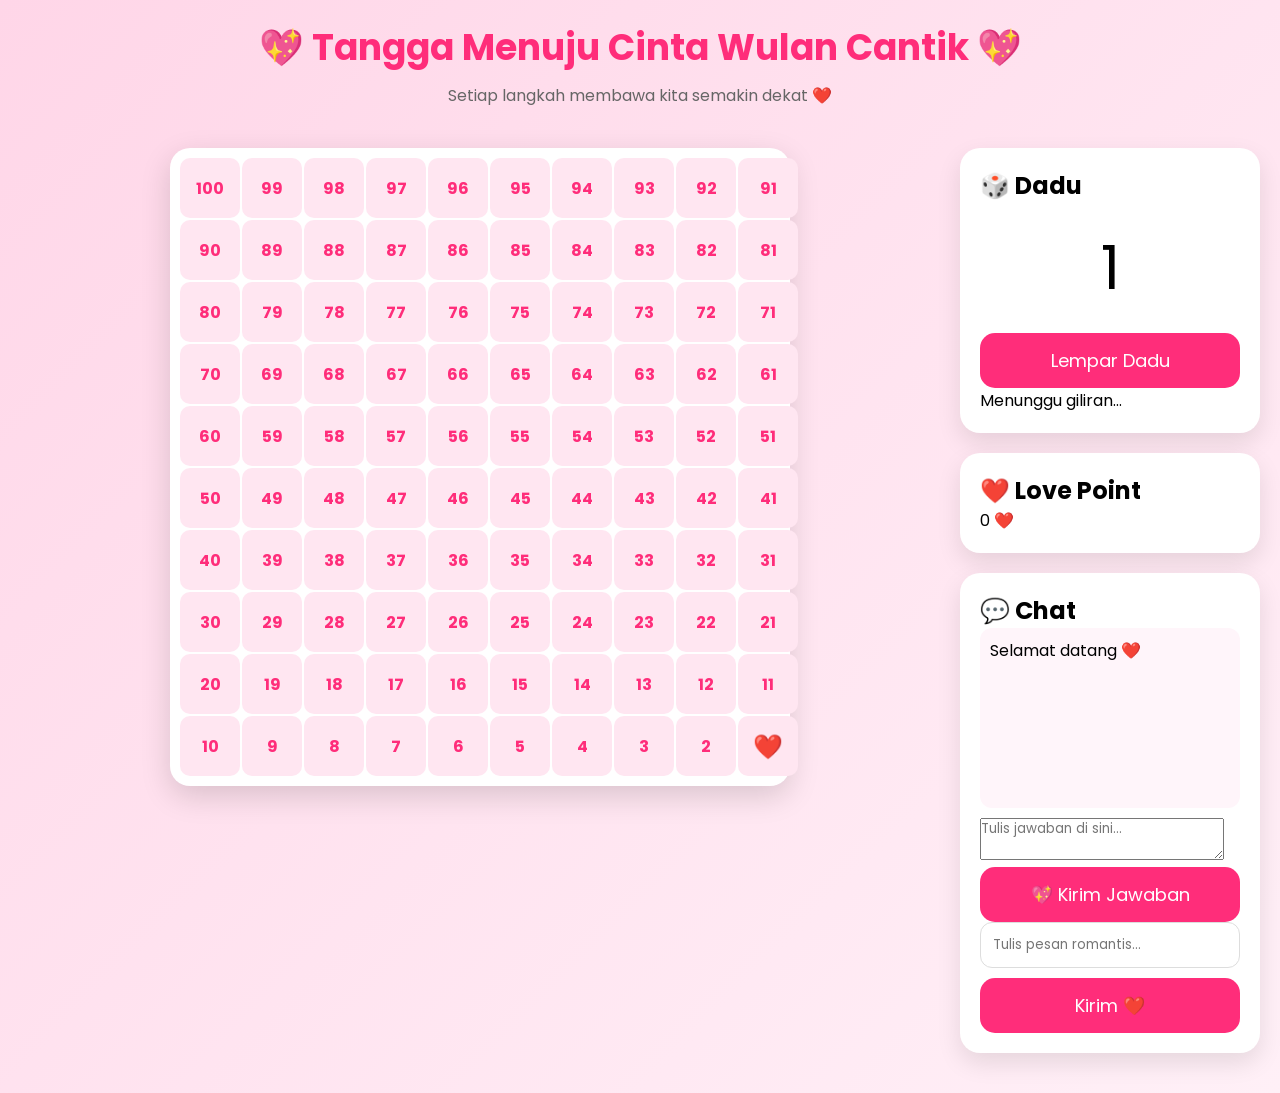
==== game.html @ 9a528b7b "Update game.html" ====
<!DOCTYPE html>
<html lang="id">
<head>

<meta charset="UTF-8">

<meta name="viewport" content="width=device-width, initial-scale=1.0">

<title>💖 Tangga Menuju Cinta Wulan Cantik 💖</title>

<link rel="stylesheet" href="game.css">

<link rel="preconnect" href="https://fonts.googleapis.com">

<link rel="preconnect" href="https://fonts.gstatic.com" crossorigin>

<link href="https://fonts.googleapis.com/css2?family=Poppins:wght@300;400;600;700&display=swap" rel="stylesheet">

</head>

<body>

<div class="background"></div>

<header>

<h1>💖 Tangga Menuju Cinta Wulan Cantik 💖</h1>

<p>
Setiap langkah membawa kita semakin dekat ❤️
</p>

</header>

<div class="game">

<div class="left">

<div id="board">

</div>

</div>

<div class="right">

<div class="card">

<h2>🎲 Dadu</h2>

<div id="dice">
1
</div>

<button id="roll">
Lempar Dadu
</button>

<p id="status">
Menunggu giliran...
</p>

</div>

<div class="card">

<h2>❤️ Love Point</h2>

<div id="lovePoint">

0 ❤️

</div>

</div>

<div class="card">

<h2>💬 Chat</h2>

<div id="chatBox">

<p>Selamat datang ❤️</p>

</div>
<textarea id="jawaban" placeholder="Tulis jawaban di sini..."></textarea>

<button id="kirimJawaban">💖 Kirim Jawaban</button>
<input
type="text"
id="chatInput"
placeholder="Tulis pesan romantis..."
>

<button id="sendChat">

Kirim ❤️

</button>

</div>

</div>

</div>

<div id="questionModal" class="modal">

<div class="modal-content">

<h2>

💖 Pertanyaan Cinta 💖

</h2>

<p id="questionText">

Pertanyaan akan muncul di sini

</p>

<input
type="text"
id="answer"
placeholder="Jawabanmu..."
>

<button id="nextQuestion">

Kirim Jawaban ❤️

</button>

</div>

</div>

<script src="game.js"></script>

</body>

</html>
---- game.css ----
*{
    margin:0;
    padding:0;
    box-sizing:border-box;
    font-family:'Poppins',sans-serif;
}

body{
    background:linear-gradient(135deg,#ffd6e8,#fff0f7);
    min-height:100vh;
}

header{
    text-align:center;
    padding:20px;
}

header h1{
    color:#ff2d7a;
    font-size:36px;
}

header p{
    color:#666;
    margin-top:8px;
}

.game{
    display:flex;
    gap:20px;
    padding:20px;
    justify-content:center;
    align-items:flex-start;
    flex-wrap:wrap;
}

.left{
    flex:1;
    display:flex;
    justify-content:center;
}

#board{
    width:620px;
    display:grid;
    grid-template-columns:repeat(10,60px);
    gap:2px;
    background:white;
    padding:10px;
    border-radius:20px;
    box-shadow:0 10px 30px rgba(0,0,0,.15);
}

.box{
    width:60px;
    height:60px;
    border-radius:10px;
    background:#ffe6f1;
    display:flex;
    justify-content:center;
    align-items:center;
    font-weight:bold;
    color:#ff2d7a;
}

.right{
    width:300px;
}

.card{
    background:white;
    border-radius:20px;
    padding:20px;
    margin-bottom:20px;
    box-shadow:0 10px 25px rgba(0,0,0,.1);
}

#dice{
    font-size:60px;
    text-align:center;
    margin:20px 0;
}

button{
    width:100%;
    padding:14px;
    border:none;
    border-radius:15px;
    background:#ff2d7a;
    color:white;
    font-size:18px;
    cursor:pointer;
}

button:hover{
    opacity:.9;
}

#chatBox{
    height:180px;
    overflow:auto;
    background:#fff5fa;
    border-radius:12px;
    padding:10px;
    margin-bottom:10px;
}

#chatInput,
#answer{
    width:100%;
    padding:12px;
    border-radius:12px;
    border:1px solid #ddd;
    margin-bottom:10px;
}

.modal{
    display:none;
    position:fixed;
    inset:0;
    background:rgba(0,0,0,.5);
    justify-content:center;
    align-items:center;
}

.modal-content{
    background:white;
    width:90%;
    max-width:420px;
    border-radius:20px;
    padding:25px;
    text-align:center;
}
.box{
    position: relative;
}

#player{
    position: absolute;
    top: 50%;
    left: 50%;
    transform: translate(-50%, -50%);
    font-size: 24px;
    z-index: 999;
}
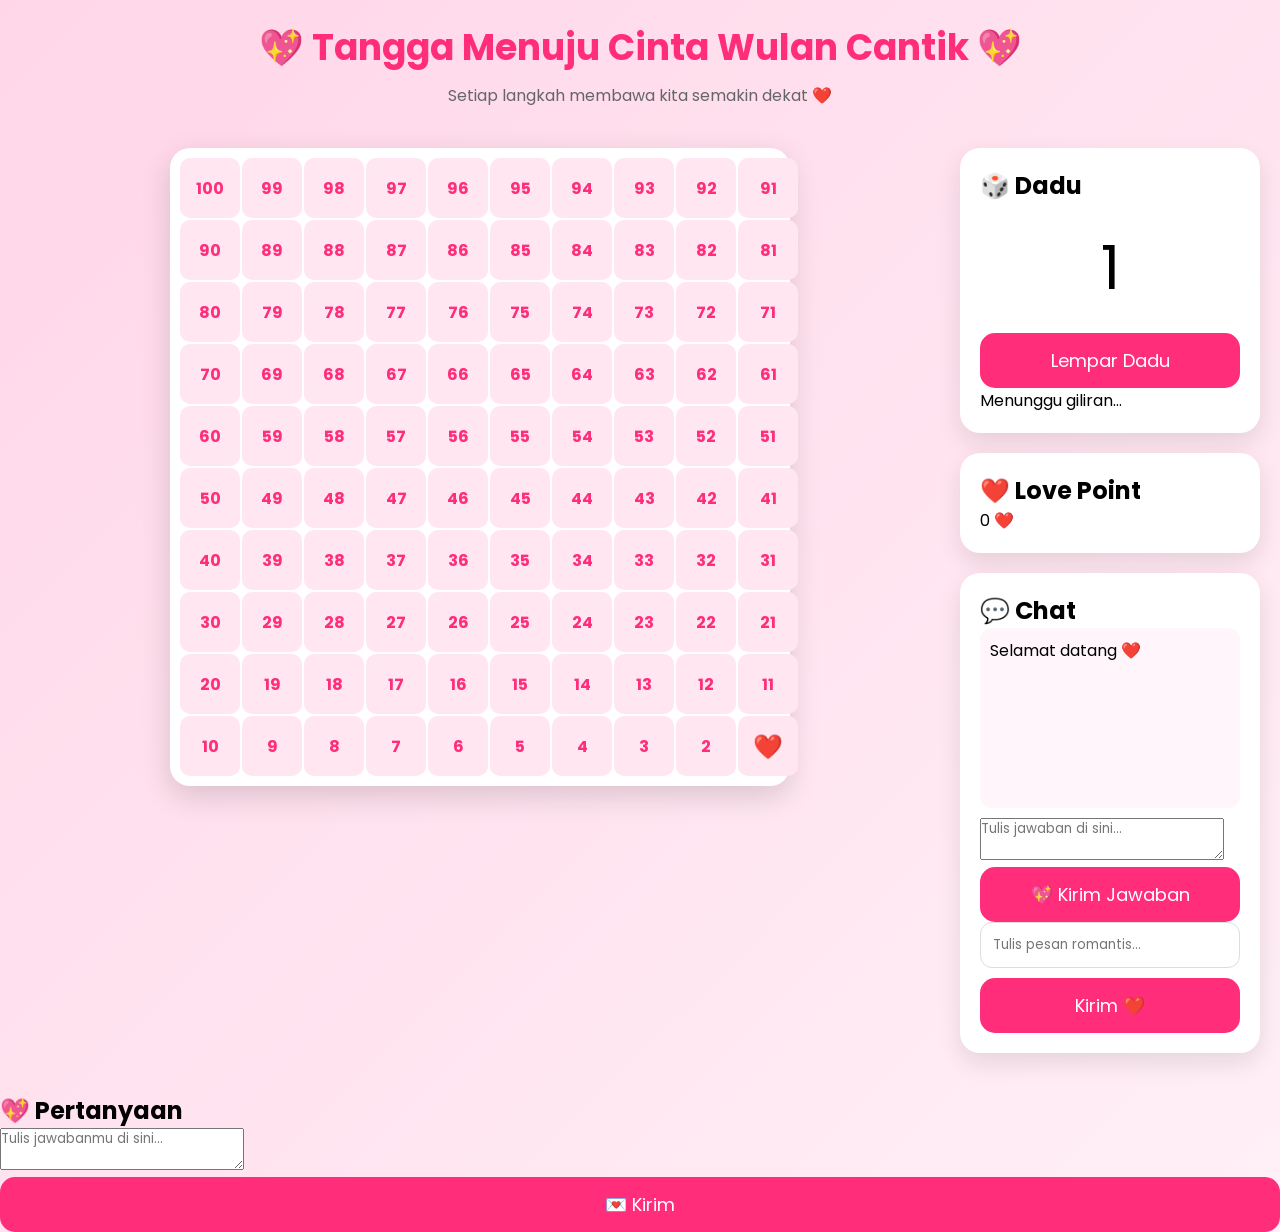
==== commit 199f9a8c: "Update game.html" ====
--- a/game.html
+++ b/game.html
@@ -137,7 +137,17 @@
 </div>
 
 <script src="game.js"></script>
+<div id="popup" class="popup">
+    <div class="popup-content">
+        <h2>💖 Pertanyaan</h2>
 
+        <p id="popupText"></p>
+
+        <textarea id="jawabanPopup" placeholder="Tulis jawabanmu di sini..."></textarea>
+
+        <button id="tutupPopup">💌 Kirim</button>
+    </div>
+</div>
 </body>
 
 </html>
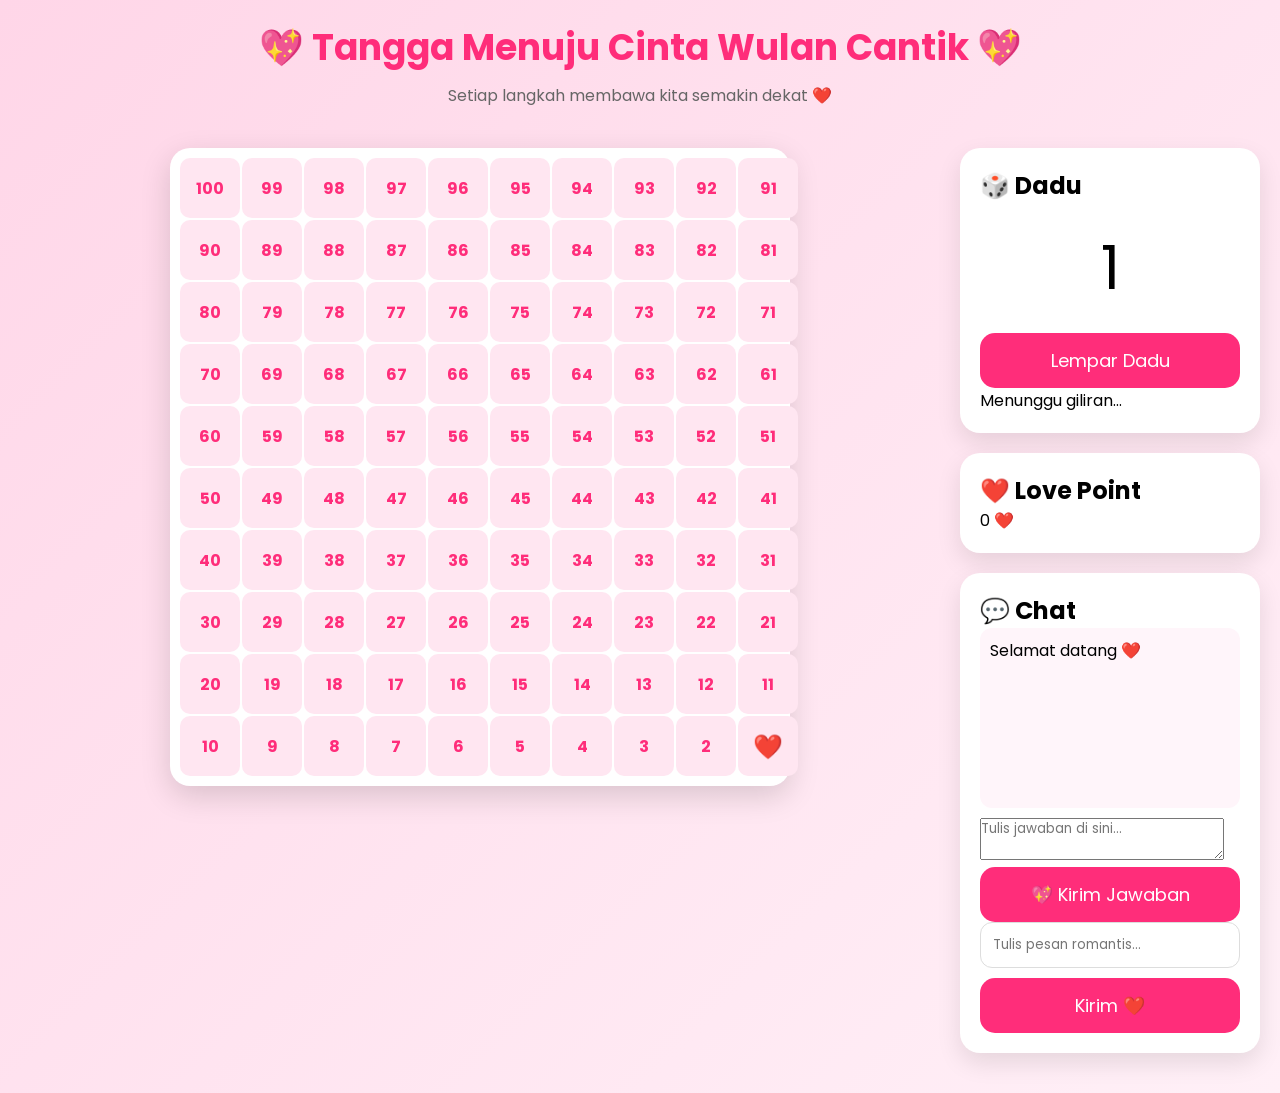
==== commit c5870604: "Update game.html" ====
--- a/game.html
+++ b/game.html
@@ -144,8 +144,9 @@
         <p id="popupText"></p>
 
         <textarea id="jawabanPopup" placeholder="Tulis jawabanmu di sini..."></textarea>
-
-        <button id="tutupPopup">💌 Kirim</button>
+<button id="kirimJawabanPopup">💖 Kirim Jawaban</button>
+        <button id="kirimJawabanPopup">💖 Kirim Jawaban</button>
+        <button id="tutupPopup">💌 Tutup</button>
     </div>
 </div>
 </body>
--- a/game.css
+++ b/game.css
@@ -143,3 +143,43 @@
     font-size: 24px;
     z-index: 999;
 }
+.popup{
+    display:none;
+    position:fixed;
+    top:0;
+    left:0;
+    width:100%;
+    height:100%;
+    background:rgba(0,0,0,.6);
+    justify-content:center;
+    align-items:center;
+    z-index:9999;
+}
+
+.popup-content{
+    background:white;
+    width:90%;
+    max-width:420px;
+    padding:20px;
+    border-radius:20px;
+    text-align:center;
+}
+
+#popupText{
+    margin:15px 0;
+    font-size:18px;
+}
+
+#jawabanPopup{
+    width:100%;
+    height:100px;
+    padding:10px;
+    border-radius:10px;
+    border:1px solid #ccc;
+    margin-top:10px;
+}
+
+#tutupPopup{
+    margin-top:15px;
+    width:100%;
+}
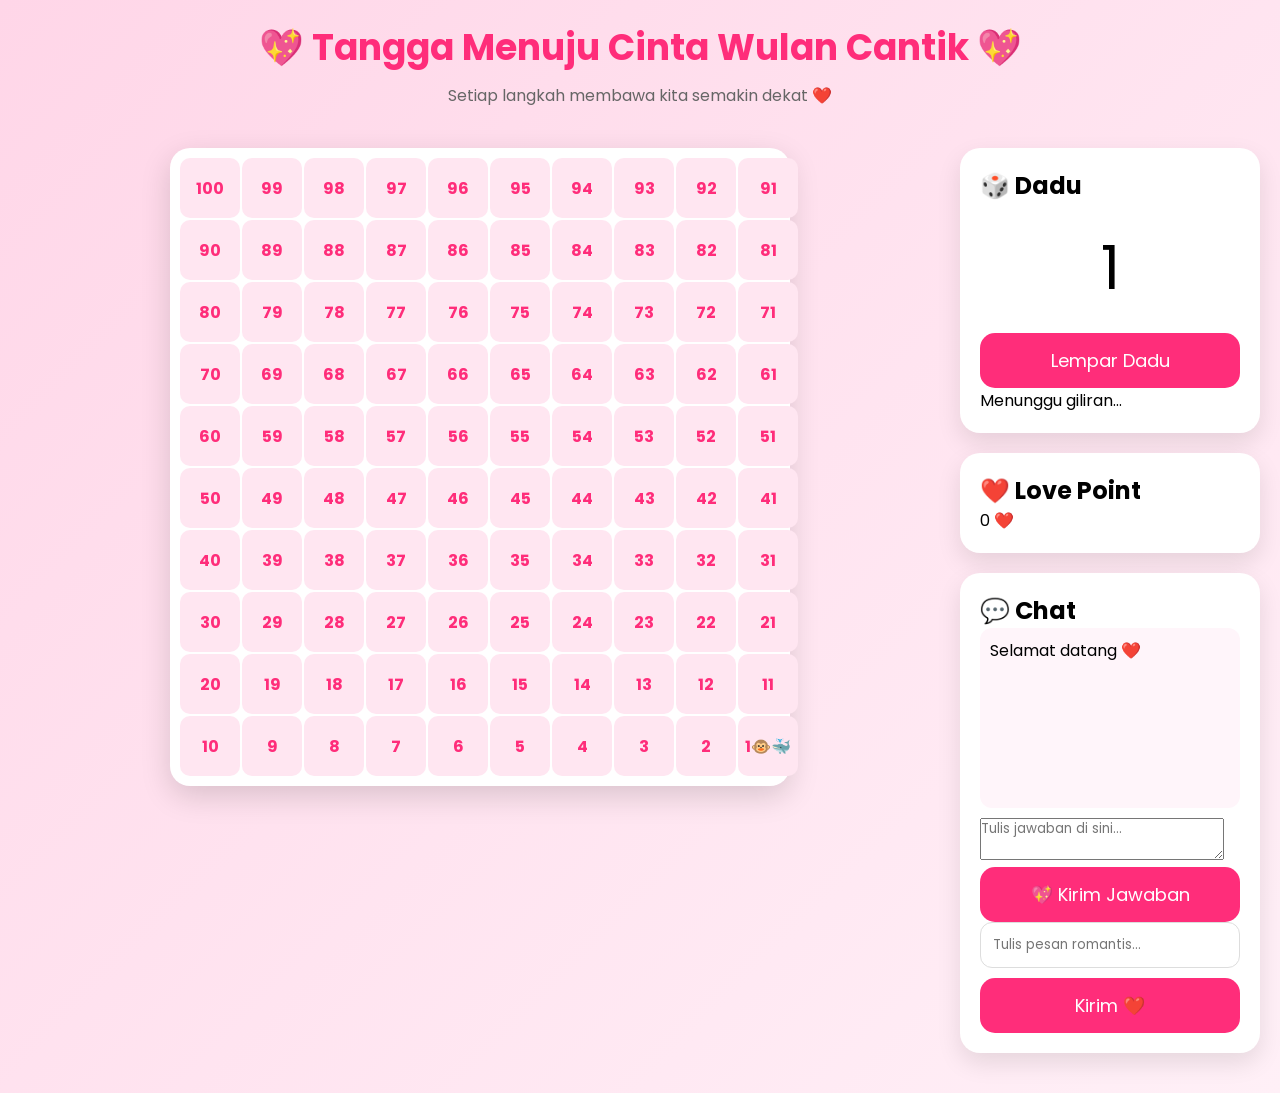
==== commit eabb4f42: "Update game.html" ====
--- a/game.html
+++ b/game.html
@@ -55,7 +55,7 @@
 <button id="roll">
 Lempar Dadu
 </button>
-
+<button id="restart" style="display:none;">🔄 Main Lagi</button>
 <p id="status">
 Menunggu giliran...
 </p>
@@ -104,39 +104,12 @@
 
 </div>
 
-<div id="questionModal" class="modal">
 
-<div class="modal-content">
 
-<h2>
 
-💖 Pertanyaan Cinta 💖
 
-</h2>
 
-<p id="questionText">
 
-Pertanyaan akan muncul di sini
-
-</p>
-
-<input
-type="text"
-id="answer"
-placeholder="Jawabanmu..."
->
-
-<button id="nextQuestion">
-
-Kirim Jawaban ❤️
-
-</button>
-
-</div>
-
-</div>
-
-<script src="game.js"></script>
 <div id="popup" class="popup">
     <div class="popup-content">
         <h2>💖 Pertanyaan</h2>
@@ -145,10 +118,10 @@
 
         <textarea id="jawabanPopup" placeholder="Tulis jawabanmu di sini..."></textarea>
 <button id="kirimJawabanPopup">💖 Kirim Jawaban</button>
-        <button id="kirimJawabanPopup">💖 Kirim Jawaban</button>
         <button id="tutupPopup">💌 Tutup</button>
     </div>
 </div>
+   <script src="game.js"></script> 
 </body>
 
 </html>
